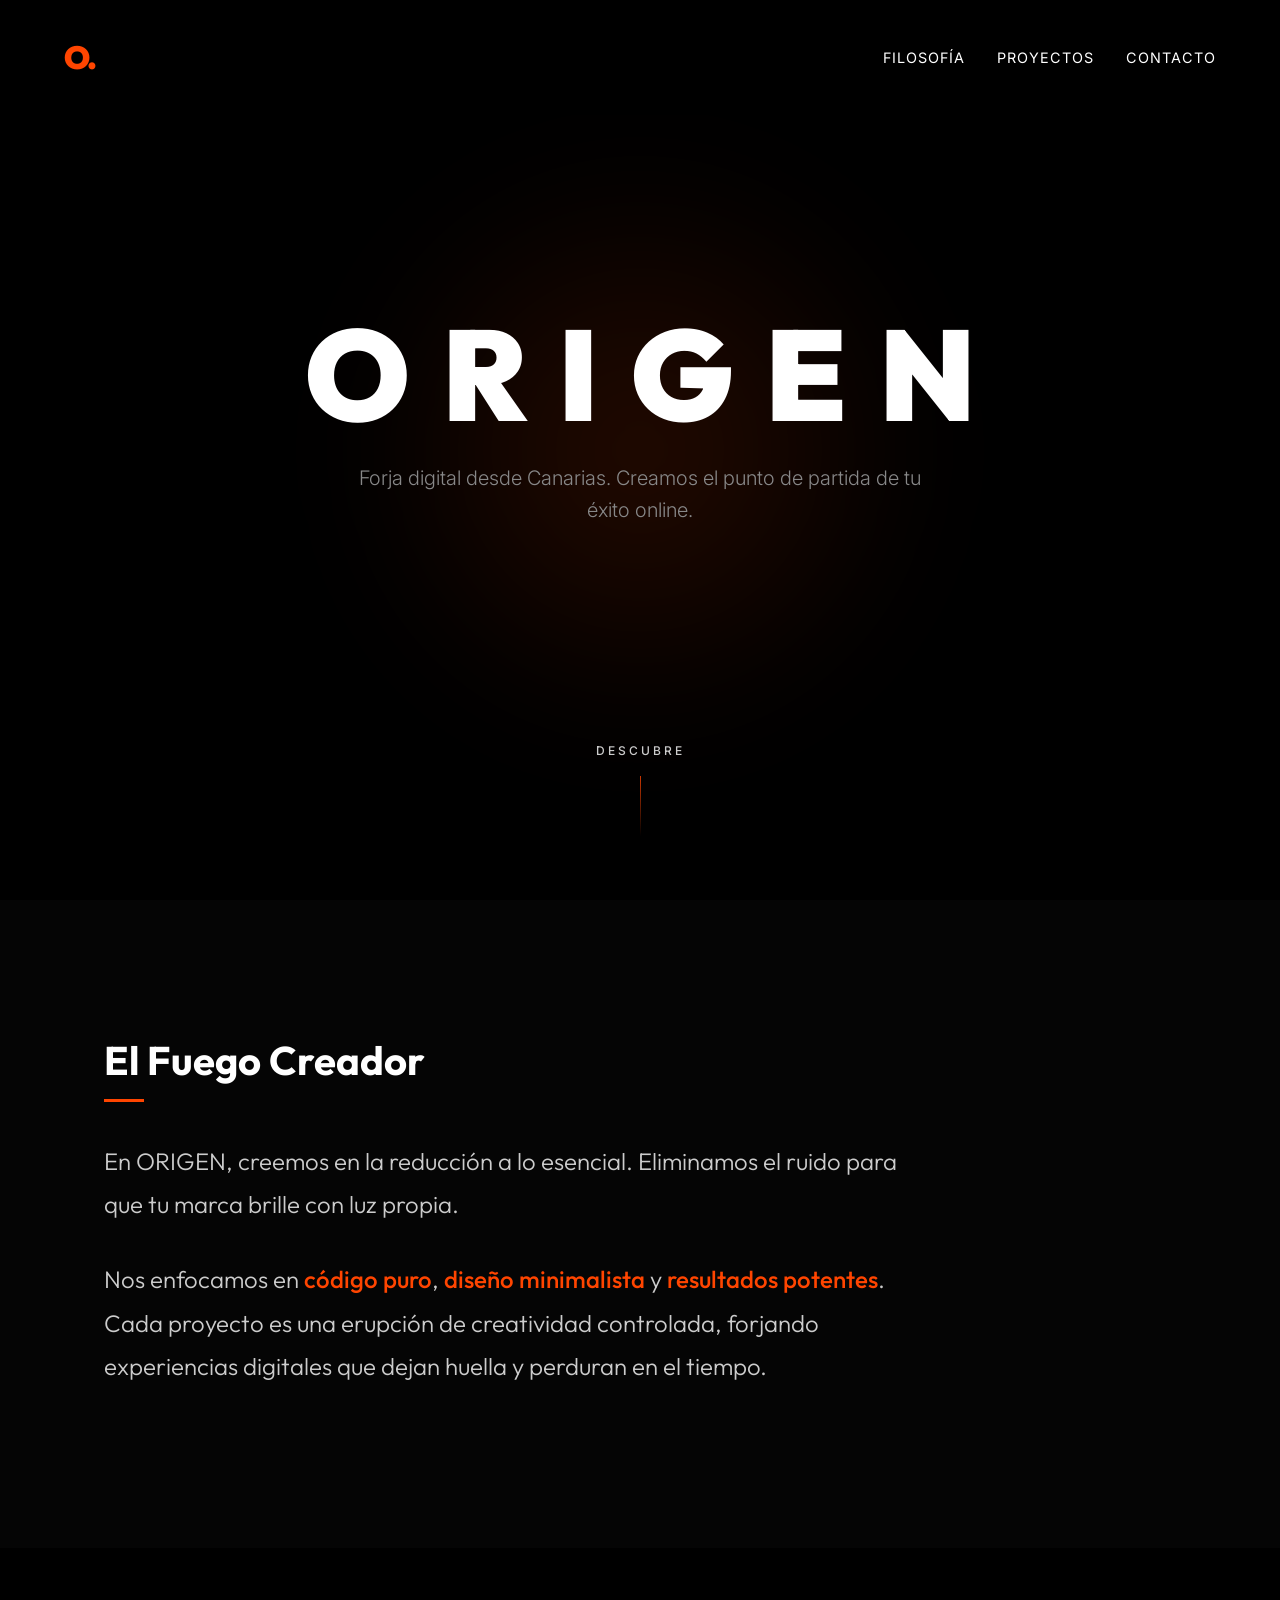
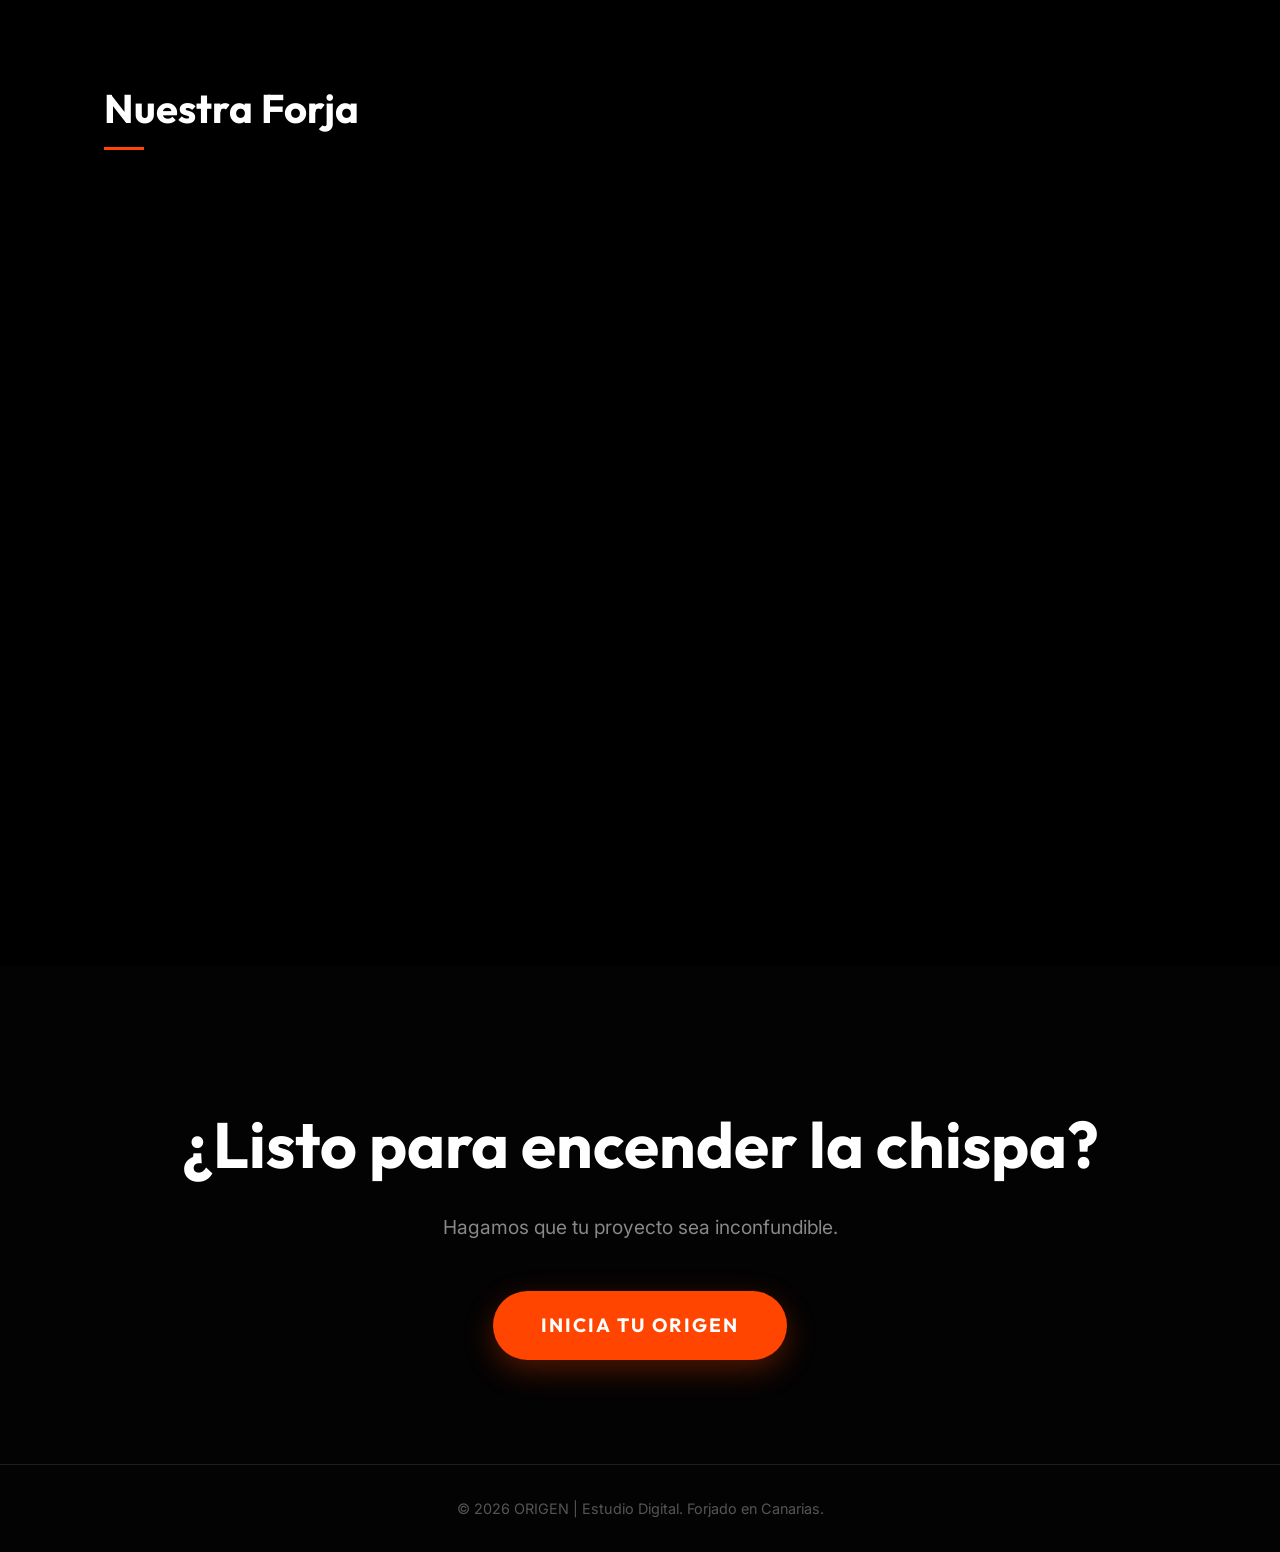
==== index.html @ 4b706503 "up" ====
<!DOCTYPE html>
<html lang="es">

<head>
    <meta charset="UTF-8">
    <meta name="viewport" content="width=device-width, initial-scale=1.0">
    <title>ORIGEN | Estudio Digital</title>
    <link rel="preconnect" href="https://fonts.googleapis.com">
    <link rel="preconnect" href="https://fonts.gstatic.com" crossorigin>
    <link
        href="https://fonts.googleapis.com/css2?family=Outfit:wght@300;400;700;900&family=Inter:wght@300;400;500&display=swap"
        rel="stylesheet">
    <link rel="stylesheet" href="style.css">
</head>

<body>
    <nav class="navbar">
        <div class="logo">O.</div>
        <div class="nav-links">
            <a href="#filosofia">Filosofía</a>
            <a href="#proyectos">Proyectos</a>
            <a href="#contacto">Contacto</a>
        </div>
    </nav>

    <main>
        <section class="hero">
            <div class="hero-content">
                <h1 class="hero-title">ORIGEN</h1>
                <p class="hero-subtitle">Forja digital desde Canarias. Creamos el punto de partida de tu éxito online.
                </p>
            </div>

            <a href="#filosofia" class="scroll-indicator">
                <span>DESCUBRE</span>
                <div class="line"></div>
            </a>

            <div class="glow lava-glow"></div>
        </section>

        <section id="filosofia" class="philosophy">
            <div class="container">
                <h2 class="section-title">El Fuego Creador</h2>
                <div class="philosophy-text">
                    <p>En ORIGEN, creemos en la reducción a lo esencial. Eliminamos el ruido para que tu marca brille
                        con luz propia.</p>
                    <p>Nos enfocamos en <strong>código puro</strong>, <strong>diseño minimalista</strong> y
                        <strong>resultados potentes</strong>. Cada proyecto es una erupción de creatividad controlada,
                        forjando experiencias digitales que dejan huella y perduran en el tiempo.
                    </p>
                </div>
            </div>
        </section>

        <section id="proyectos" class="projects">
            <div class="container">
                <h2 class="section-title">Nuestra Forja</h2>
                <div class="projects-grid">
                    <a href="restaurant/index.html" class="project-card">
                        <div class="project-image"
                            style="background-image: url('https://images.unsplash.com/photo-1550966871-3ed3cdb5ed0c?auto=format&fit=crop&q=80&w=800');">
                            <div class="project-overlay">
                                <h3>La Brasa</h3>
                                <p>Alta Cocina</p>
                                <span class="view-btn">Ver Demo</span>
                            </div>
                        </div>
                    </a>
                    <a href="hotel/index.html" class="project-card">
                        <div class="project-image"
                            style="background-image: url('https://images.unsplash.com/photo-1582719508461-905c673771fd?auto=format&fit=crop&q=80&w=800');">
                            <div class="project-overlay">
                                <h3>Ceniza Boutique</h3>
                                <p>Hotel Exclusivo</p>
                                <span class="view-btn">Ver Demo</span>
                            </div>
                        </div>
                    </a>
                </div>
            </div>
        </section>
    </main>

    <footer id="contacto">
        <div class="container footer-content">
            <h2>¿Listo para encender la chispa?</h2>
            <p>Hagamos que tu proyecto sea inconfundible.</p>
            <a href="mailto:hola@origen.com" class="cta-button">Inicia tu origen</a>
        </div>
        <div class="footer-bottom">
            <p>&copy; 2026 ORIGEN | Estudio Digital. Forjado en Canarias.</p>
        </div>
    </footer>

    <script>
        // Simple scroll reveal animation
        const observerOptions = {
            threshold: 0.1,
            rootMargin: "0px 0px -50px 0px"
        };

        const observer = new IntersectionObserver((entries) => {
            entries.forEach(entry => {
                if (entry.isIntersecting) {
                    entry.target.classList.add('visible');
                }
            });
        }, observerOptions);

        document.querySelectorAll('section, .project-card').forEach(el => {
            el.classList.add('fade-in-up');
            observer.observe(el);
        });
    </script>
</body>

</html>
---- style.css ----
:root {
    --bg-color: #000000;
    --text-color: #ffffff;
    --text-muted: #888888;
    --accent-color: #FF4500;
    /* Orange Lava */
    --accent-glow: rgba(255, 69, 0, 0.3);

    --font-heading: 'Outfit', sans-serif;
    --font-body: 'Inter', sans-serif;
}

* {
    margin: 0;
    padding: 0;
    box-sizing: border-box;
}

html {
    scroll-behavior: smooth;
}

body {
    background-color: var(--bg-color);
    color: var(--text-color);
    font-family: var(--font-body);
    line-height: 1.6;
    overflow-x: hidden;
}

.container {
    max-width: 1200px;
    margin: 0 auto;
    padding: 0 5%;
}

h1,
h2,
h3,
h4 {
    font-family: var(--font-heading);
    font-weight: 700;
}

a {
    text-decoration: none;
    color: inherit;
}

/* Navbar */
.navbar {
    position: fixed;
    top: 0;
    width: 100%;
    padding: 2rem 5%;
    display: flex;
    justify-content: space-between;
    align-items: center;
    z-index: 100;
    background: linear-gradient(to bottom, rgba(0, 0, 0, 0.8), transparent);
    backdrop-filter: blur(5px);
}

.logo {
    font-family: var(--font-heading);
    font-size: 2rem;
    font-weight: 900;
    color: var(--accent-color);
    letter-spacing: -2px;
}

.nav-links {
    display: flex;
    gap: 2rem;
}

.nav-links a {
    font-size: 0.9rem;
    text-transform: uppercase;
    letter-spacing: 1px;
    position: relative;
    transition: color 0.3s ease;
}

.nav-links a:hover {
    color: var(--accent-color);
}

.nav-links a::after {
    content: '';
    position: absolute;
    bottom: -5px;
    left: 0;
    width: 0%;
    height: 1px;
    background-color: var(--accent-color);
    transition: width 0.3s ease;
}

.nav-links a:hover::after {
    width: 100%;
}

/* Hero Section */
.hero {
    min-height: 100vh;
    display: flex;
    flex-direction: column;
    align-items: center;
    justify-content: center;
    position: relative;
    text-align: center;
    overflow: hidden;
    padding: 6rem 1rem 4rem;
    /* Padding for header and footer spacing */
}

.hero-content {
    position: relative;
    z-index: 10;
    max-width: 800px;
    display: flex;
    flex-direction: column;
    align-items: center;
    gap: 1.5rem;
    margin: auto 0;
}

.hero-title {
    font-size: clamp(3rem, 12vw, 8rem);
    font-weight: 900;
    letter-spacing: clamp(0.5rem, 4vw, 2rem);
    margin-right: calc(-1 * clamp(0.5rem, 4vw, 2rem));
    /* Compensate for last letter spacing */
    margin-bottom: 0;
    animation: fadeInUp 1.5s cubic-bezier(0.2, 0.8, 0.2, 1);
    line-height: 1;
    word-break: break-word;
    /* Allows long text to gracefully wrap on extremely small screens if it absolutely must */
}

.hero-subtitle {
    font-size: clamp(1rem, 2.5vw, 1.25rem);
    color: var(--text-muted);
    font-weight: 300;
    max-width: 600px;
    margin: 0 auto;
    animation: fadeInUp 1.5s cubic-bezier(0.2, 0.8, 0.2, 1) 0.3s backwards;
    line-height: 1.6;
}

.glow {
    position: absolute;
    width: 600px;
    height: 600px;
    background: radial-gradient(circle, var(--accent-glow) 0%, transparent 70%);
    top: 50%;
    left: 50%;
    transform: translate(-50%, -50%);
    border-radius: 50%;
    filter: blur(60px);
    z-index: 1;
    opacity: 0.5;
    animation: pulse 8s infinite alternate;
}

.scroll-indicator {
    position: relative;
    display: flex;
    flex-direction: column;
    align-items: center;
    gap: 1rem;
    opacity: 0.8;
    animation: fadeInUp 1.5s ease 1s backwards;
    z-index: 10;
    transition: opacity 0.3s ease;
    cursor: pointer;
}

.scroll-indicator:hover {
    opacity: 1;
}

.scroll-indicator span {
    font-size: 0.75rem;
    letter-spacing: 3px;
    text-transform: uppercase;
    font-weight: 500;
}

.scroll-indicator .line {
    width: 1px;
    height: 60px;
    background: linear-gradient(to bottom, var(--accent-color), transparent);
}

/* Sections */
.section-title {
    font-size: 2.5rem;
    margin-bottom: 3rem;
    position: relative;
    display: inline-block;
}

.section-title::after {
    content: '';
    position: absolute;
    bottom: -10px;
    left: 0;
    width: 40px;
    height: 3px;
    background-color: var(--accent-color);
}

.philosophy {
    padding: 8rem 0;
    background-color: #050505;
}

.philosophy-text {
    max-width: 800px;
    font-size: 1.5rem;
    font-family: var(--font-heading);
    font-weight: 300;
    line-height: 1.8;
}

.philosophy-text p {
    margin-bottom: 2rem;
    color: #cccccc;
}

.philosophy-text strong {
    color: var(--accent-color);
    font-weight: 500;
}

/* Projects */
.projects {
    padding: 8rem 0;
}

.projects-grid {
    display: grid;
    grid-template-columns: repeat(auto-fit, minmax(280px, 1fr));
    gap: 2rem;
}

.project-card {
    display: block;
    border-radius: 4px;
    overflow: hidden;
    position: relative;
    aspect-ratio: 4/5;
}

.project-image {
    width: 100%;
    height: 100%;
    background-size: cover;
    background-position: center;
    transition: transform 0.7s cubic-bezier(0.2, 0.8, 0.2, 1);
}

.project-overlay {
    position: absolute;
    inset: 0;
    background: linear-gradient(to top, rgba(0, 0, 0, 0.9), rgba(0, 0, 0, 0.2) 60%);
    padding: 2rem;
    display: flex;
    flex-direction: column;
    justify-content: flex-end;
    opacity: 0;
    transition: opacity 0.5s ease;
}

.project-card:hover .project-image {
    transform: scale(1.05);
}

.project-card:hover .project-overlay {
    opacity: 1;
}

.project-overlay h3 {
    font-size: 2rem;
    margin-bottom: 0.5rem;
    transform: translateY(20px);
    transition: transform 0.5s ease;
}

.project-overlay p {
    color: var(--accent-color);
    text-transform: uppercase;
    letter-spacing: 2px;
    font-size: 0.8rem;
    margin-bottom: 1.5rem;
    transform: translateY(20px);
    transition: transform 0.5s ease 0.1s;
}

.view-btn {
    align-self: flex-start;
    padding: 0.5rem 1.5rem;
    border: 1px solid var(--text-color);
    border-radius: 30px;
    font-size: 0.8rem;
    text-transform: uppercase;
    letter-spacing: 1px;
    transition: all 0.3s ease;
    transform: translateY(20px);
    opacity: 0;
}

.project-card:hover .project-overlay h3,
.project-card:hover .project-overlay p,
.project-card:hover .view-btn {
    transform: translateY(0);
}

.project-card:hover .view-btn {
    opacity: 1;
    transition-delay: 0.2s;
}

.view-btn:hover {
    background-color: var(--text-color);
    color: var(--bg-color);
}

/* Footer / Contact */
footer {
    padding: 8rem 0 2rem;
    background-color: #030303;
    text-align: center;
    position: relative;
    overflow: hidden;
}

.footer-content {
    position: relative;
    z-index: 10;
    margin-bottom: 6rem;
}

.footer-content h2 {
    font-size: clamp(2rem, 5vw, 4rem);
    margin-bottom: 1rem;
}

.footer-content p {
    color: var(--text-muted);
    font-size: 1.2rem;
    margin-bottom: 3rem;
}

.cta-button {
    display: inline-block;
    padding: 1.2rem 3rem;
    background-color: var(--accent-color);
    color: #fff;
    font-family: var(--font-heading);
    font-weight: 700;
    font-size: 1.2rem;
    text-transform: uppercase;
    letter-spacing: 2px;
    border-radius: 50px;
    position: relative;
    overflow: hidden;
    transition: transform 0.3s ease, box-shadow 0.3s ease;
    box-shadow: 0 10px 30px rgba(255, 69, 0, 0.3);
}

.cta-button::before {
    content: '';
    position: absolute;
    top: 0;
    left: -100%;
    width: 100%;
    height: 100%;
    background: linear-gradient(90deg, transparent, rgba(255, 255, 255, 0.2), transparent);
    transition: left 0.5s ease;
}

.cta-button:hover {
    transform: translateY(-5px);
    box-shadow: 0 15px 40px rgba(255, 69, 0, 0.5);
}

.cta-button:hover::before {
    left: 100%;
}

.footer-bottom {
    border-top: 1px solid rgba(255, 255, 255, 0.1);
    padding-top: 2rem;
    color: #555;
    font-size: 0.9rem;
}

/* Utility / Animations */
.fade-in-up {
    opacity: 0;
    transform: translateY(30px);
    transition: opacity 1s ease, transform 1s cubic-bezier(0.2, 0.8, 0.2, 1);
}

.fade-in-up.visible {
    opacity: 1;
    transform: translateY(0);
}

@keyframes fadeInUp {
    from {
        opacity: 0;
        transform: translateY(30px);
    }

    to {
        opacity: 1;
        transform: translateY(0);
    }
}

@keyframes pulse {
    0% {
        transform: translate(-50%, -50%) scale(1);
        opacity: 0.3;
    }

    100% {
        transform: translate(-50%, -50%) scale(1.2);
        opacity: 0.6;
    }
}

@media (max-width: 768px) {
    .nav-links {
        display: none;
        /* Simplification for mobile, could add a hamburger menu */
    }

    .philosophy-text {
        font-size: 1.2rem;
    }
}
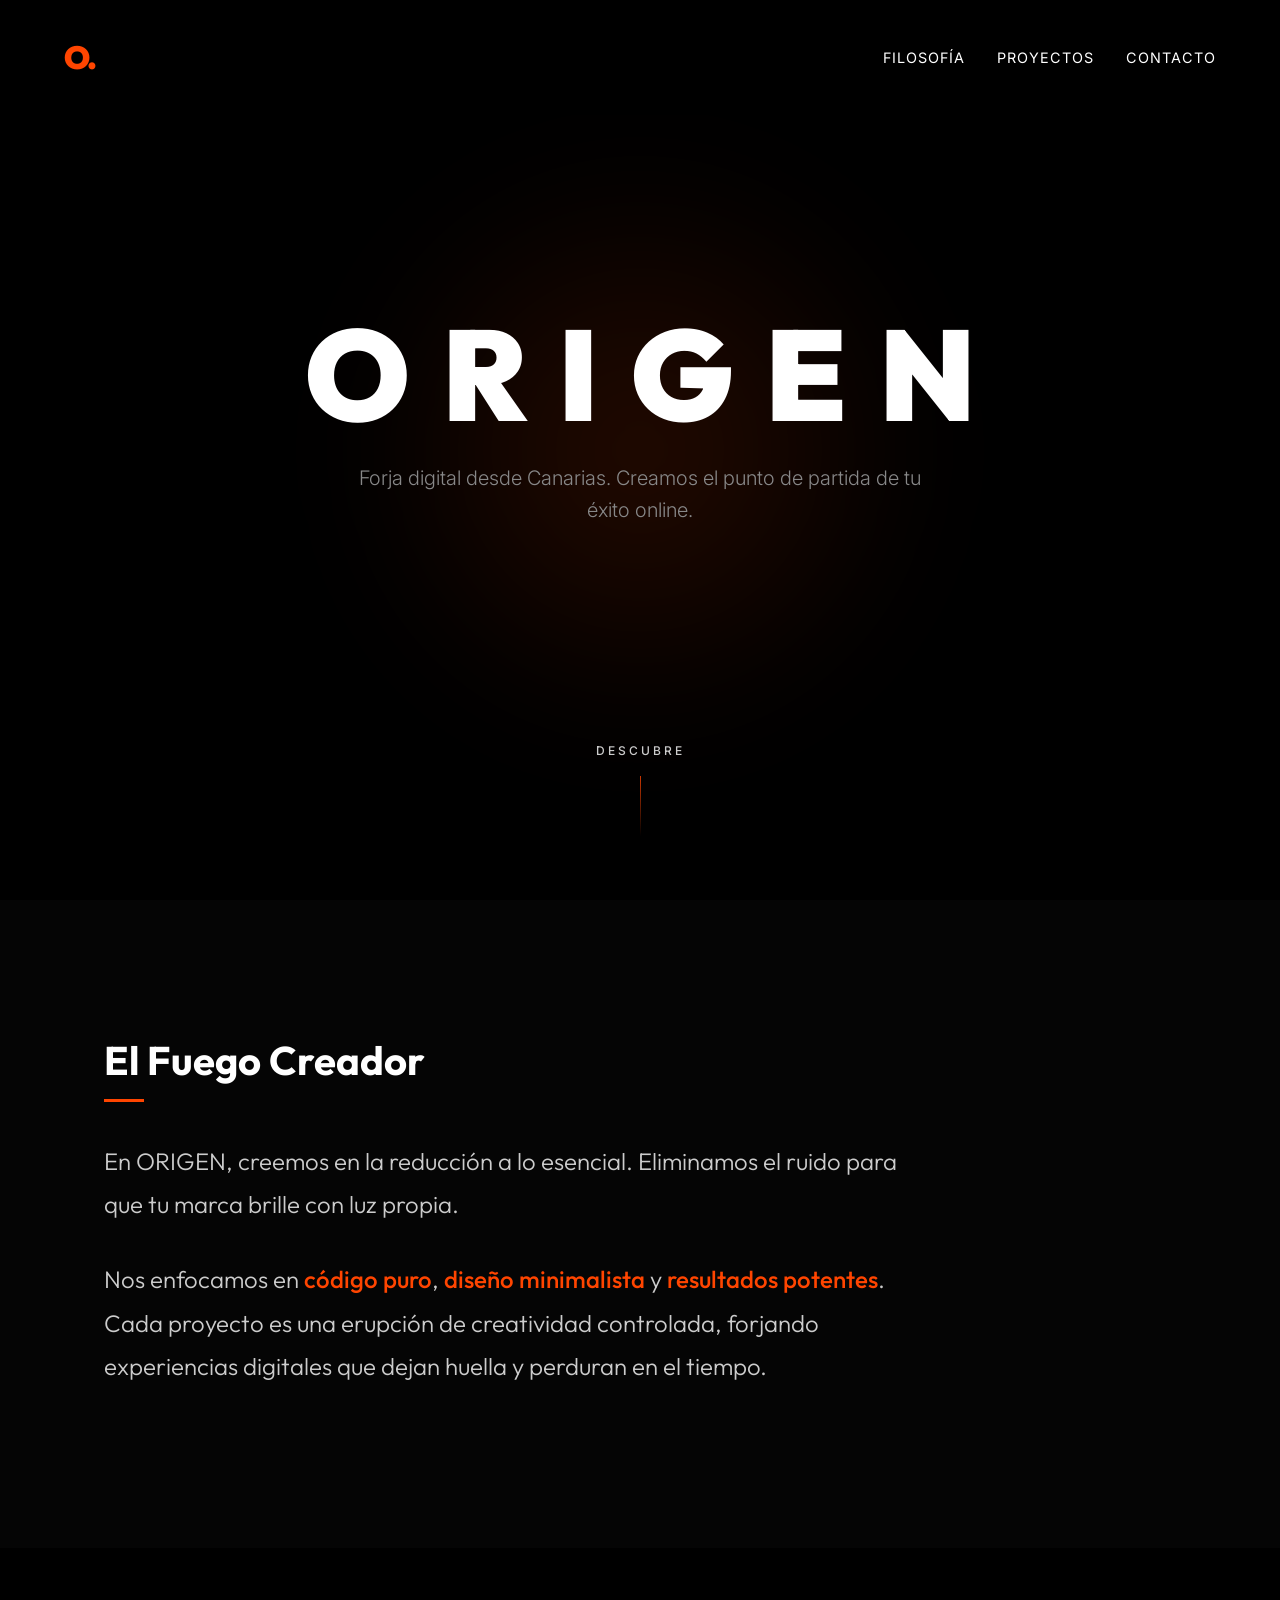
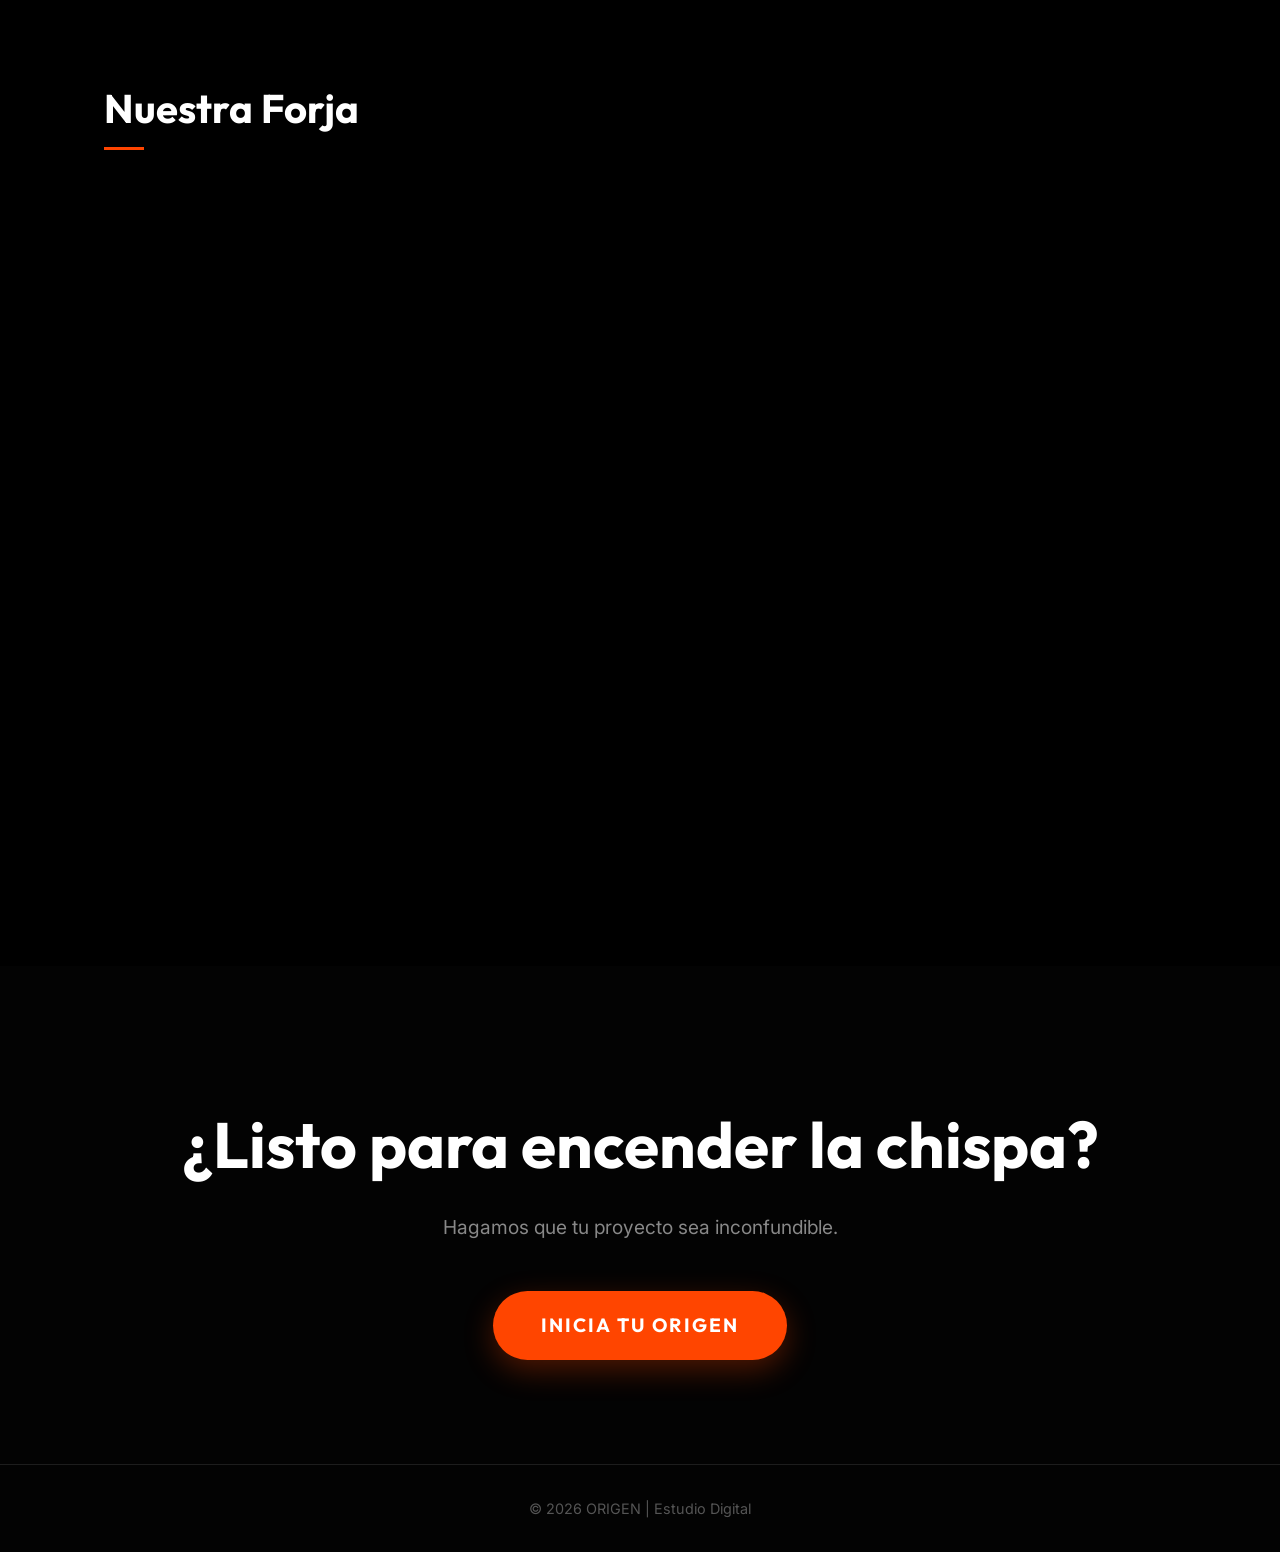
==== commit ae9398c1: "UP" ====
--- a/index.html
+++ b/index.html
@@ -57,22 +57,22 @@
             <div class="container">
                 <h2 class="section-title">Nuestra Forja</h2>
                 <div class="projects-grid">
-                    <a href="restaurant/index.html" class="project-card">
+                    <a href="restaurante/index3.html" class="project-card">
                         <div class="project-image"
-                            style="background-image: url('https://images.unsplash.com/photo-1550966871-3ed3cdb5ed0c?auto=format&fit=crop&q=80&w=800');">
+                            style="background-image: url('https://lh3.googleusercontent.com/p/AF1QipM7btNPGxeBFzsAdJ_LHXLvW9jo0lPb-8D5kSZ5');">
                             <div class="project-overlay">
-                                <h3>La Brasa</h3>
-                                <p>Alta Cocina</p>
+                                <h3>La Panacota</h3>
+                                <p>Restaurante & Horno de Leña</p>
                                 <span class="view-btn">Ver Demo</span>
                             </div>
                         </div>
                     </a>
-                    <a href="hotel/index.html" class="project-card">
+                    <a href="hotel/index2.html" class="project-card">
                         <div class="project-image"
-                            style="background-image: url('https://images.unsplash.com/photo-1582719508461-905c673771fd?auto=format&fit=crop&q=80&w=800');">
+                            style="background-image: url('https://cf.bstatic.com/xdata/images/hotel/max1024x768/346887464.jpg?k=865a97306cbb9eca39c3e379d814ddc2490e2178c42caf3af0ca3cdf832cc989&o=');">
                             <div class="project-overlay">
-                                <h3>Ceniza Boutique</h3>
-                                <p>Hotel Exclusivo</p>
+                                <h3>Gloria Palace San Agustín</h3>
+                                <p>Thalasso & Hotel 4★</p>
                                 <span class="view-btn">Ver Demo</span>
                             </div>
                         </div>
@@ -89,7 +89,7 @@
             <a href="mailto:hola@origen.com" class="cta-button">Inicia tu origen</a>
         </div>
         <div class="footer-bottom">
-            <p>&copy; 2026 ORIGEN | Estudio Digital. Forjado en Canarias.</p>
+            <p>&copy; 2026 ORIGEN | Estudio Digital</p>
         </div>
     </footer>
 
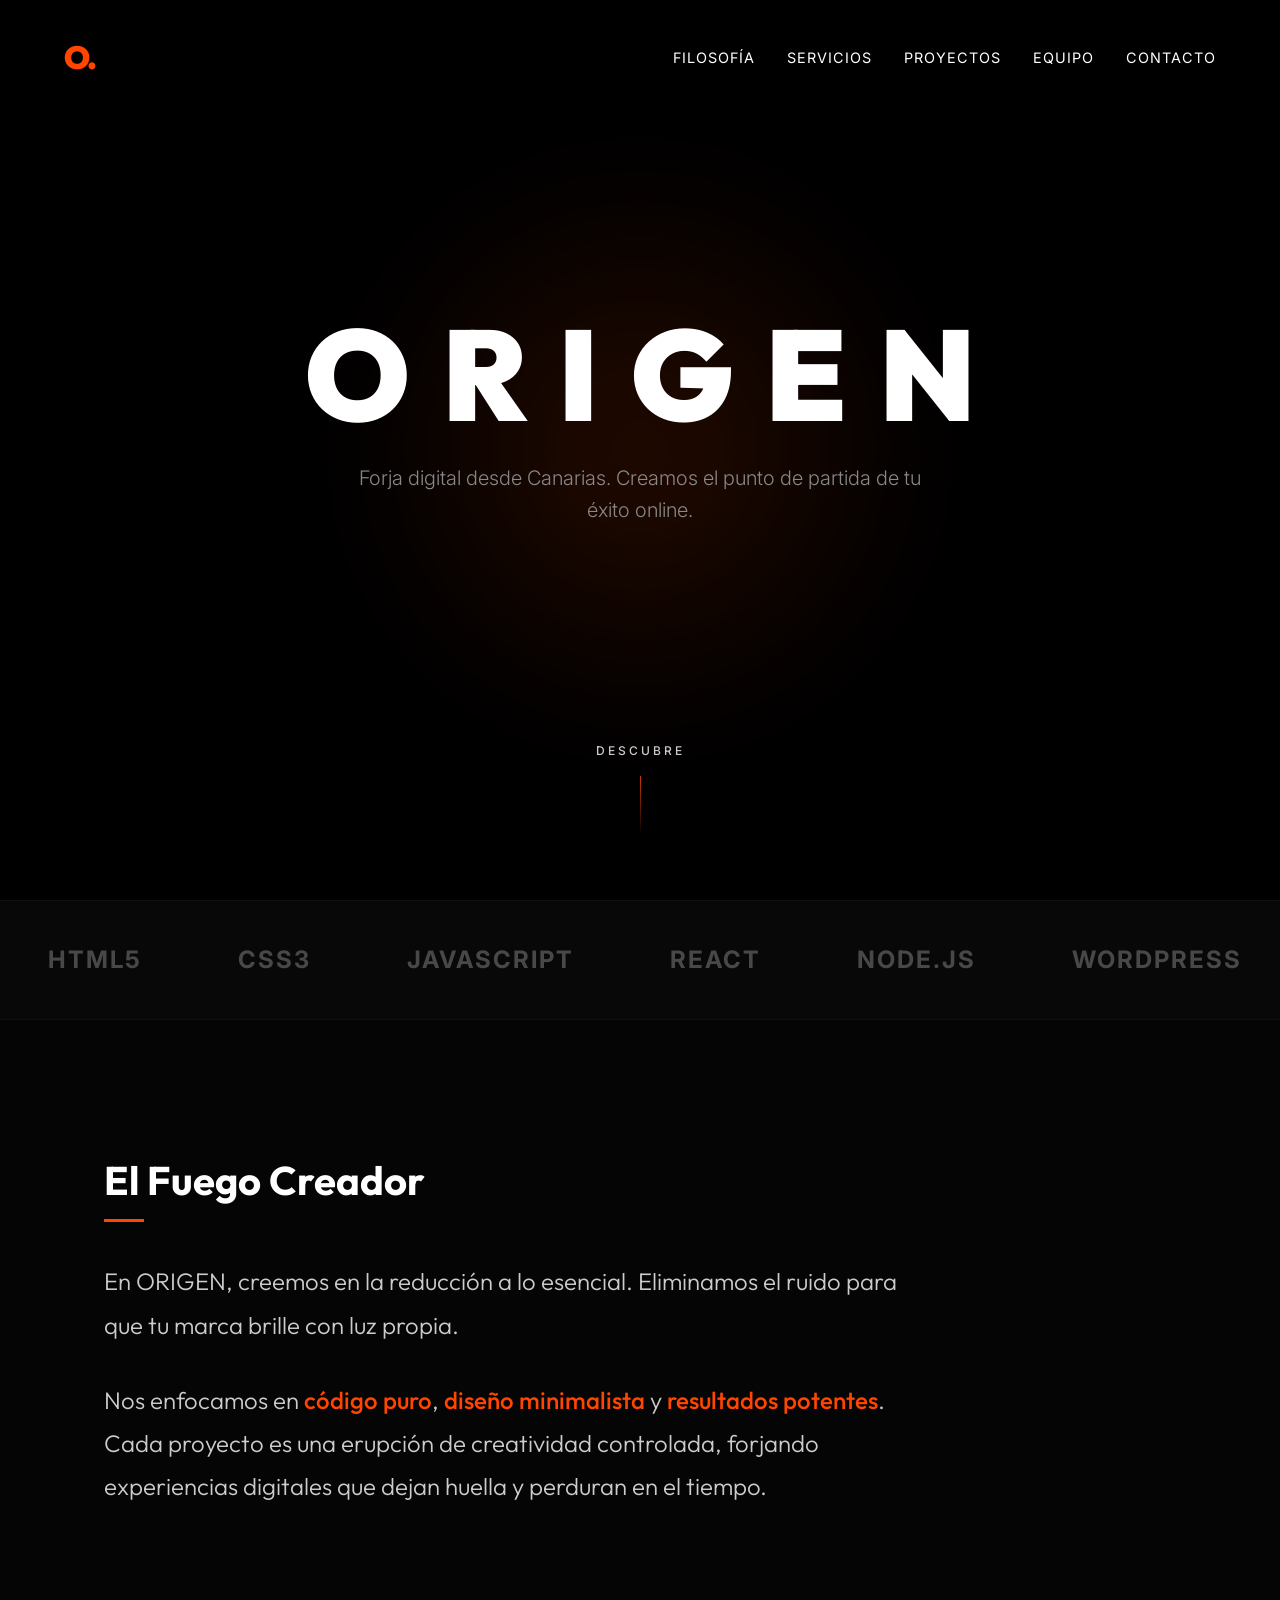
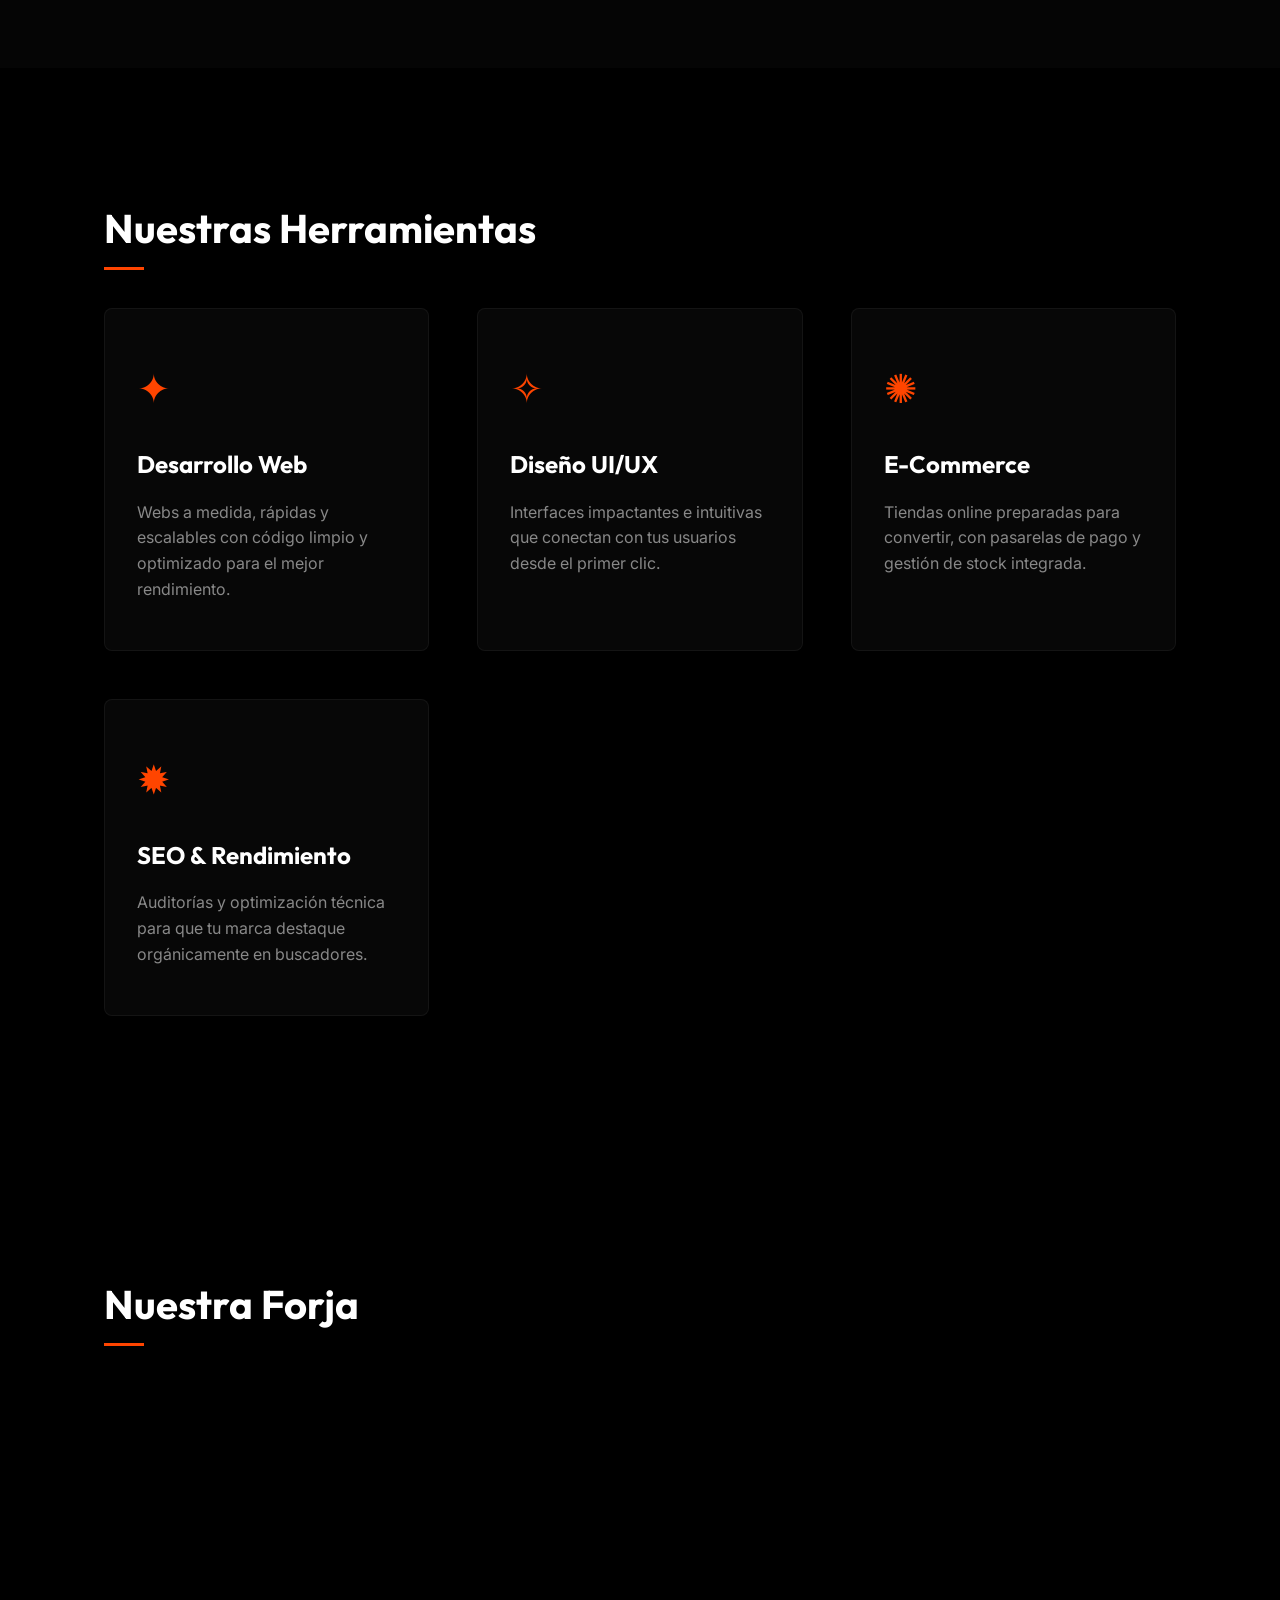
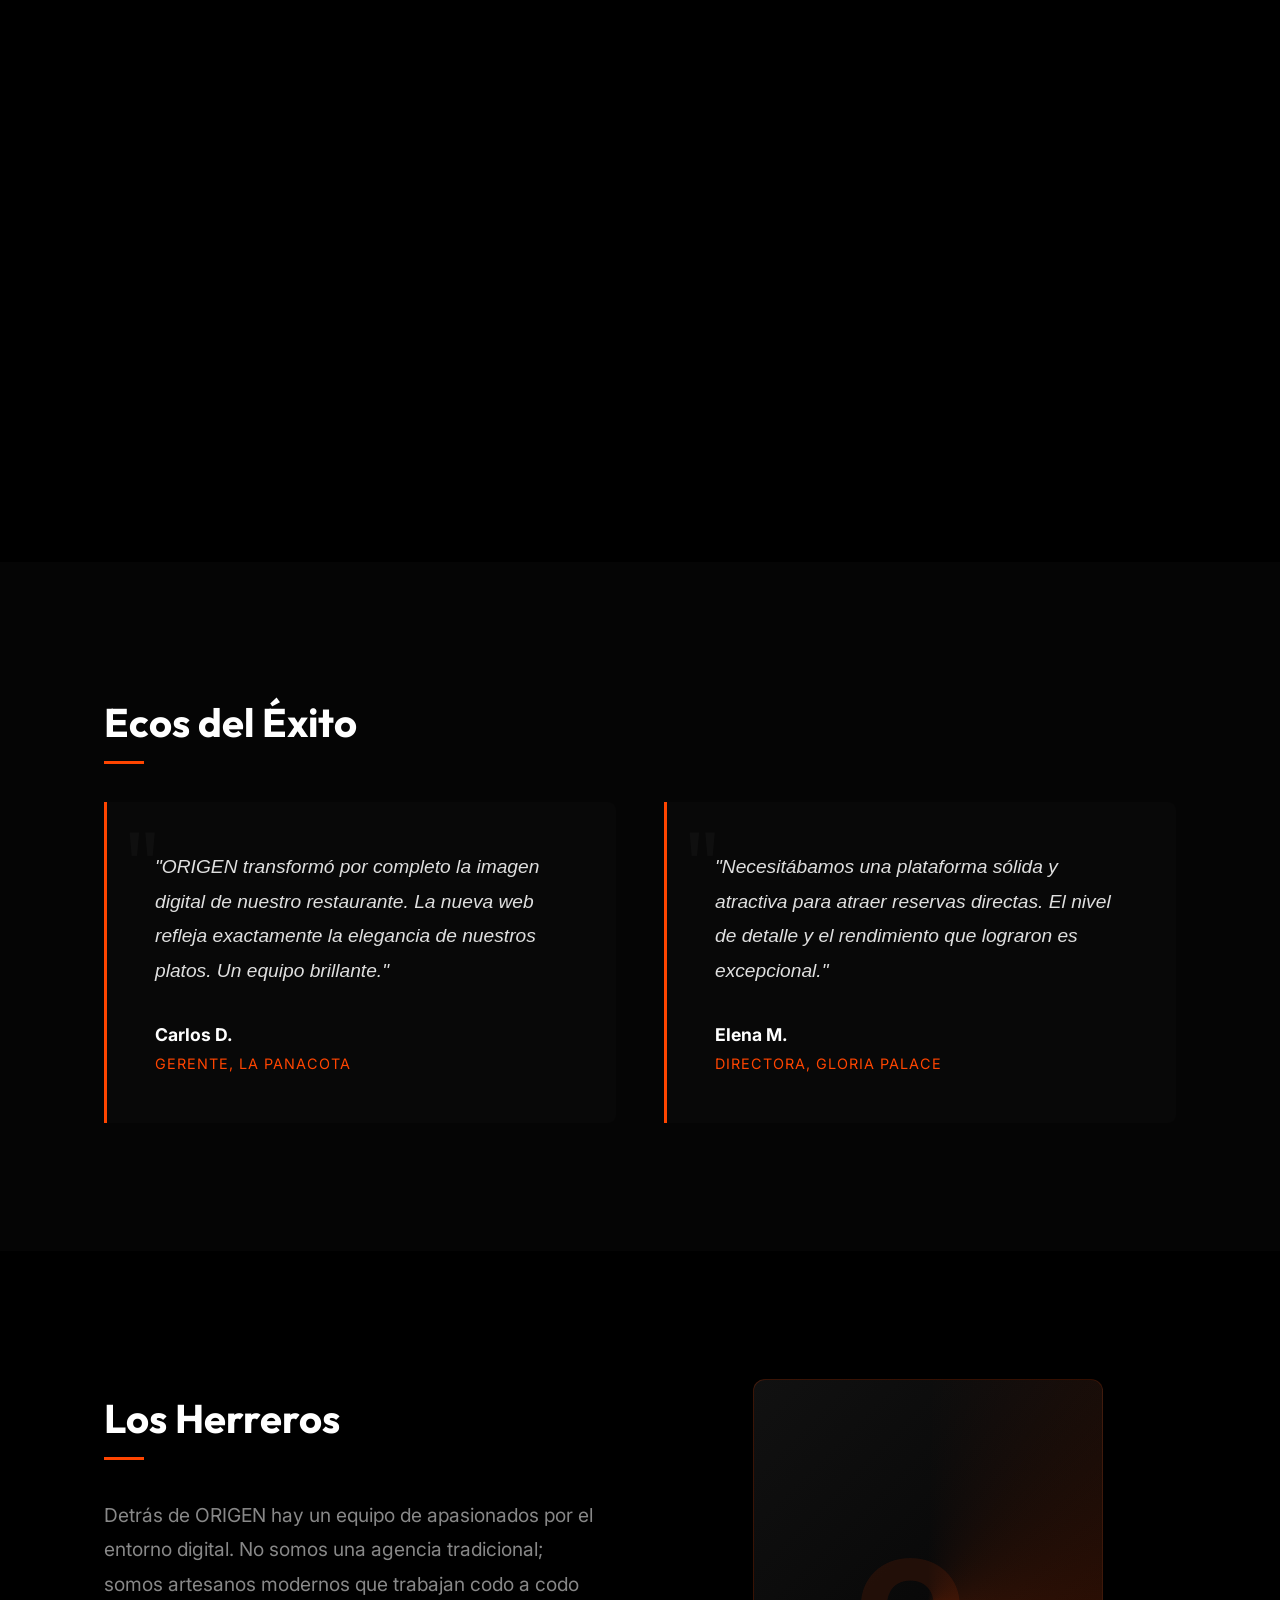
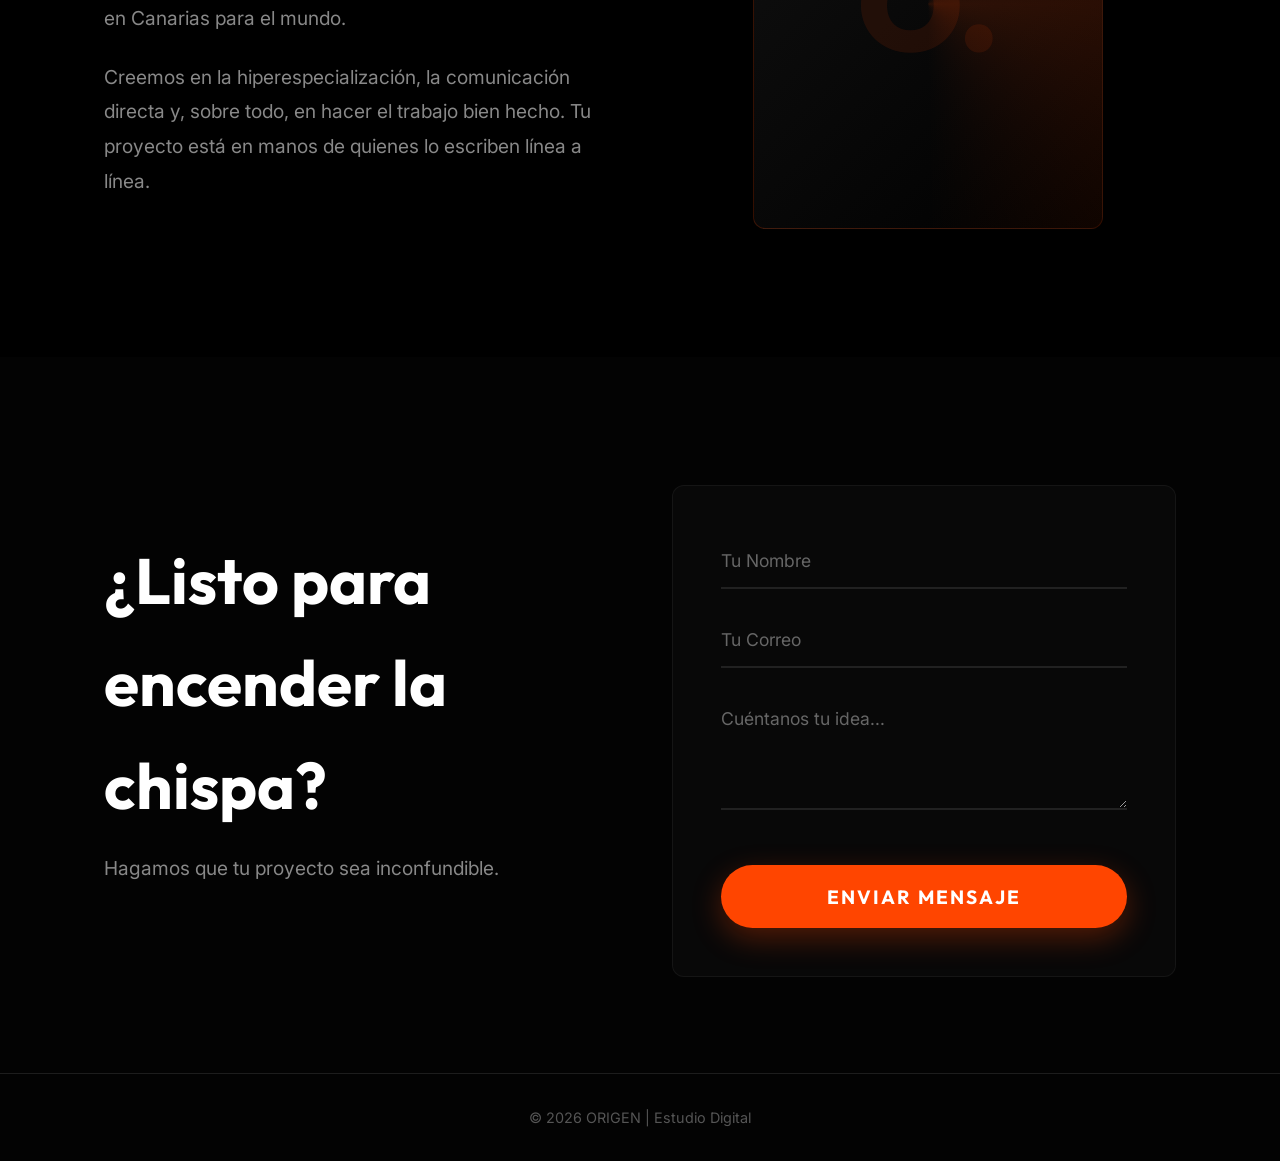
==== commit 0f54dcf8: "up" ====
--- a/index.html
+++ b/index.html
@@ -18,7 +18,9 @@
         <div class="logo">O.</div>
         <div class="nav-links">
             <a href="#filosofia">Filosofía</a>
+            <a href="#servicios">Servicios</a>
             <a href="#proyectos">Proyectos</a>
+            <a href="#equipo">Equipo</a>
             <a href="#contacto">Contacto</a>
         </div>
     </nav>
@@ -38,6 +40,16 @@
 
             <div class="glow lava-glow"></div>
         </section>
+
+        <div class="tech-stack-wrapper">
+            <div class="tech-stack">
+                <div class="tech-track">
+                    <span>HTML5</span><span>CSS3</span><span>JavaScript</span><span>React</span><span>Node.js</span><span>WordPress</span><span>Figma</span>
+                    <span>HTML5</span><span>CSS3</span><span>JavaScript</span><span>React</span><span>Node.js</span><span>WordPress</span><span>Figma</span>
+                    <span>HTML5</span><span>CSS3</span><span>JavaScript</span><span>React</span><span>Node.js</span><span>WordPress</span><span>Figma</span>
+                </div>
+            </div>
+        </div>
 
         <section id="filosofia" class="philosophy">
             <div class="container">
@@ -49,6 +61,36 @@
                         <strong>resultados potentes</strong>. Cada proyecto es una erupción de creatividad controlada,
                         forjando experiencias digitales que dejan huella y perduran en el tiempo.
                     </p>
+                </div>
+            </div>
+        </section>
+
+        <section id="servicios" class="services">
+            <div class="container">
+                <h2 class="section-title">Nuestras Herramientas</h2>
+                <div class="services-grid">
+                    <div class="service-card">
+                        <div class="service-icon">✦</div>
+                        <h3>Desarrollo Web</h3>
+                        <p>Webs a medida, rápidas y escalables con código limpio y optimizado para el mejor rendimiento.
+                        </p>
+                    </div>
+                    <div class="service-card">
+                        <div class="service-icon">✧</div>
+                        <h3>Diseño UI/UX</h3>
+                        <p>Interfaces impactantes e intuitivas que conectan con tus usuarios desde el primer clic.</p>
+                    </div>
+                    <div class="service-card">
+                        <div class="service-icon">✺</div>
+                        <h3>E-Commerce</h3>
+                        <p>Tiendas online preparadas para convertir, con pasarelas de pago y gestión de stock integrada.
+                        </p>
+                    </div>
+                    <div class="service-card">
+                        <div class="service-icon">✹</div>
+                        <h3>SEO & Rendimiento</h3>
+                        <p>Auditorías y optimización técnica para que tu marca destaque orgánicamente en buscadores.</p>
+                    </div>
                 </div>
             </div>
         </section>
@@ -80,13 +122,74 @@
                 </div>
             </div>
         </section>
+
+        <section class="testimonials">
+            <div class="container">
+                <h2 class="section-title">Ecos del Éxito</h2>
+                <div class="testimonial-slider">
+                    <div class="testimonial-card">
+                        <p class="testimonial-text">"ORIGEN transformó por completo la imagen digital de nuestro
+                            restaurante. La nueva web refleja exactamente la elegancia de nuestros platos. Un equipo
+                            brillante."</p>
+                        <div class="testimonial-author">
+                            <span class="author-name">Carlos D.</span>
+                            <span class="author-role">Gerente, La Panacota</span>
+                        </div>
+                    </div>
+                    <div class="testimonial-card">
+                        <p class="testimonial-text">"Necesitábamos una plataforma sólida y atractiva para atraer
+                            reservas directas. El nivel de detalle y el rendimiento que lograron es excepcional."</p>
+                        <div class="testimonial-author">
+                            <span class="author-name">Elena M.</span>
+                            <span class="author-role">Directora, Gloria Palace</span>
+                        </div>
+                    </div>
+                </div>
+            </div>
+        </section>
+
+        <section id="equipo" class="about">
+            <div class="container">
+                <div class="about-content">
+                    <div class="about-text">
+                        <h2 class="section-title">Los Herreros</h2>
+                        <p>Detrás de ORIGEN hay un equipo de apasionados por el entorno digital. No somos una agencia
+                            tradicional; somos artesanos modernos que trabajan codo a codo en Canarias para el mundo.
+                        </p>
+                        <p>Creemos en la hiperespecialización, la comunicación directa y, sobre todo, en hacer el
+                            trabajo bien hecho. Tu proyecto está en manos de quienes lo escriben línea a línea.</p>
+                    </div>
+                    <div class="about-image">
+                        <div class="avatar-placeholder"></div>
+                    </div>
+                </div>
+            </div>
+        </section>
     </main>
 
     <footer id="contacto">
         <div class="container footer-content">
-            <h2>¿Listo para encender la chispa?</h2>
-            <p>Hagamos que tu proyecto sea inconfundible.</p>
-            <a href="mailto:hola@origen.com" class="cta-button">Inicia tu origen</a>
+            <div class="contact-grid">
+                <div class="contact-info">
+                    <h2>¿Listo para encender la chispa?</h2>
+                    <p>Hagamos que tu proyecto sea inconfundible.</p>
+                </div>
+                <div class="contact-form-wrapper">
+                    <form class="contact-form" action="mailto:martinhr1303@gmail.com" method="POST"
+                        enctype="text/plain">
+                        <div class="form-group">
+                            <input type="text" name="Nombre" placeholder="Tu Nombre" required>
+                        </div>
+                        <div class="form-group">
+                            <input type="email" name="Correo" placeholder="Tu Correo" required>
+                        </div>
+                        <div class="form-group">
+                            <textarea name="Mensaje" placeholder="Cuéntanos tu idea..." rows="4" required></textarea>
+                        </div>
+                        <button type="submit" class="cta-button form-submit">Enviar Mensaje</button>
+                    </form>
+                </div>
+            </div>
         </div>
         <div class="footer-bottom">
             <p>&copy; 2026 ORIGEN | Estudio Digital</p>
--- a/style.css
+++ b/style.css
@@ -398,6 +398,279 @@
     font-size: 0.9rem;
 }
 
+/* Tech Stack */
+.tech-stack-wrapper {
+    width: 100%;
+    overflow: hidden;
+    padding: 2.5rem 0;
+    background: #080808;
+    border-top: 1px solid rgba(255, 255, 255, 0.03);
+    border-bottom: 1px solid rgba(255, 255, 255, 0.03);
+}
+
+.tech-stack {
+    width: 100%;
+    display: flex;
+}
+
+.tech-track {
+    display: flex;
+    white-space: nowrap;
+    animation: marquee 25s linear infinite;
+}
+
+.tech-track span {
+    font-size: 1.5rem;
+    font-weight: 700;
+    color: var(--text-muted);
+    margin: 0 3rem;
+    text-transform: uppercase;
+    letter-spacing: 2px;
+    transition: color 0.3s ease;
+    opacity: 0.5;
+}
+
+.tech-track span:hover {
+    color: var(--accent-color);
+    opacity: 1;
+}
+
+@keyframes marquee {
+    0% {
+        transform: translateX(0);
+    }
+
+    100% {
+        transform: translateX(-50%);
+    }
+}
+
+/* Services */
+.services {
+    padding: 8rem 0;
+    background-color: var(--bg-color);
+}
+
+.services-grid {
+    display: grid;
+    grid-template-columns: repeat(auto-fit, minmax(250px, 1fr));
+    gap: 3rem;
+}
+
+.service-card {
+    background: #070707;
+    padding: 3rem 2rem;
+    border: 1px solid rgba(255, 255, 255, 0.05);
+    border-radius: 8px;
+    transition: transform 0.3s ease, border-color 0.3s ease;
+}
+
+.service-card:hover {
+    transform: translateY(-10px);
+    border-color: rgba(255, 69, 0, 0.4);
+}
+
+.service-icon {
+    font-size: 2.5rem;
+    color: var(--accent-color);
+    margin-bottom: 1.5rem;
+}
+
+.service-card h3 {
+    font-size: 1.5rem;
+    margin-bottom: 1rem;
+}
+
+.service-card p {
+    color: var(--text-muted);
+    font-size: 1rem;
+    line-height: 1.6;
+}
+
+/* Testimonials */
+.testimonials {
+    padding: 8rem 0;
+    background-color: #050505;
+}
+
+.testimonial-slider {
+    display: grid;
+    grid-template-columns: repeat(auto-fit, minmax(300px, 1fr));
+    gap: 3rem;
+}
+
+.testimonial-card {
+    padding: 3rem;
+    background: #080808;
+    border-left: 3px solid var(--accent-color);
+    position: relative;
+    border-radius: 0 8px 8px 0;
+}
+
+.testimonial-card::before {
+    content: '"';
+    position: absolute;
+    top: 1rem;
+    left: 1rem;
+    font-size: 6rem;
+    font-family: var(--font-heading);
+    color: rgba(255, 255, 255, 0.03);
+    line-height: 1;
+}
+
+.testimonial-text {
+    font-size: 1.2rem;
+    font-style: italic;
+    color: #dfdfdf;
+    margin-bottom: 2rem;
+    position: relative;
+    z-index: 1;
+    line-height: 1.8;
+}
+
+.testimonial-author {
+    display: flex;
+    flex-direction: column;
+}
+
+.author-name {
+    font-weight: 700;
+    color: #fff;
+    font-size: 1.1rem;
+}
+
+.author-role {
+    font-size: 0.9rem;
+    color: var(--accent-color);
+    text-transform: uppercase;
+    letter-spacing: 1px;
+    margin-top: 0.2rem;
+}
+
+/* About Us */
+.about {
+    padding: 8rem 0;
+    background-color: var(--bg-color);
+}
+
+.about-content {
+    display: flex;
+    gap: 5rem;
+    align-items: center;
+}
+
+.about-text {
+    flex: 1;
+}
+
+.about-text p {
+    font-size: 1.2rem;
+    color: var(--text-muted);
+    margin-bottom: 1.5rem;
+    line-height: 1.8;
+}
+
+.about-image {
+    flex: 1;
+    display: flex;
+    justify-content: center;
+}
+
+.avatar-placeholder {
+    width: 350px;
+    height: 450px;
+    background: linear-gradient(135deg, #111, #000);
+    border: 1px solid rgba(255, 69, 0, 0.2);
+    border-radius: 12px;
+    position: relative;
+    overflow: hidden;
+    box-shadow: 0 20px 50px rgba(0, 0, 0, 0.5);
+}
+
+.avatar-placeholder::before {
+    content: 'O.';
+    position: absolute;
+    top: 50%;
+    left: 50%;
+    transform: translate(-50%, -50%);
+    font-family: var(--font-heading);
+    font-size: 8rem;
+    font-weight: 900;
+    color: rgba(255, 69, 0, 0.1);
+}
+
+.avatar-placeholder::after {
+    content: '';
+    position: absolute;
+    top: -50%;
+    left: -50%;
+    width: 200%;
+    height: 200%;
+    background: conic-gradient(from 0deg, transparent 0%, rgba(255, 69, 0, 0.15) 25%, transparent 50%);
+    animation: rotate 15s linear infinite;
+}
+
+/* Contact Grid */
+.contact-grid {
+    display: grid;
+    grid-template-columns: 1fr 1fr;
+    gap: 4rem;
+    text-align: left;
+    align-items: center;
+}
+
+.contact-details {
+    margin-top: 2rem;
+    font-size: 1.1rem;
+    color: #ccc;
+}
+
+.contact-details p {
+    margin-bottom: 0.5rem;
+}
+
+.contact-form {
+    display: flex;
+    flex-direction: column;
+    gap: 1.5rem;
+    background: #080808;
+    padding: 3rem;
+    border-radius: 12px;
+    border: 1px solid rgba(255, 255, 255, 0.05);
+}
+
+.form-group input,
+.form-group textarea {
+    width: 100%;
+    background: transparent;
+    border: none;
+    border-bottom: 2px solid rgba(255, 255, 255, 0.1);
+    padding: 1rem 0;
+    color: #fff;
+    font-family: var(--font-body);
+    font-size: 1.1rem;
+    transition: border-color 0.3s ease;
+}
+
+.form-group input::placeholder,
+.form-group textarea::placeholder {
+    color: #666;
+}
+
+.form-group input:focus,
+.form-group textarea:focus {
+    outline: none;
+    border-bottom-color: var(--accent-color);
+}
+
+.form-submit {
+    border: none;
+    cursor: pointer;
+    width: 100%;
+    text-align: center;
+    margin-top: 1.5rem;
+}
+
 /* Utility / Animations */
 .fade-in-up {
     opacity: 0;
@@ -434,6 +707,21 @@
     }
 }
 
+@media (max-width: 900px) {
+    .about-content {
+        flex-direction: column;
+    }
+
+    .contact-grid {
+        grid-template-columns: 1fr;
+        text-align: center;
+    }
+
+    .contact-details {
+        text-align: center;
+    }
+}
+
 @media (max-width: 768px) {
     .nav-links {
         display: none;
@@ -443,4 +731,13 @@
     .philosophy-text {
         font-size: 1.2rem;
     }
+
+    .section-title {
+        font-size: 2rem;
+    }
+
+    .avatar-placeholder {
+        width: 100%;
+        max-width: 350px;
+    }
 }
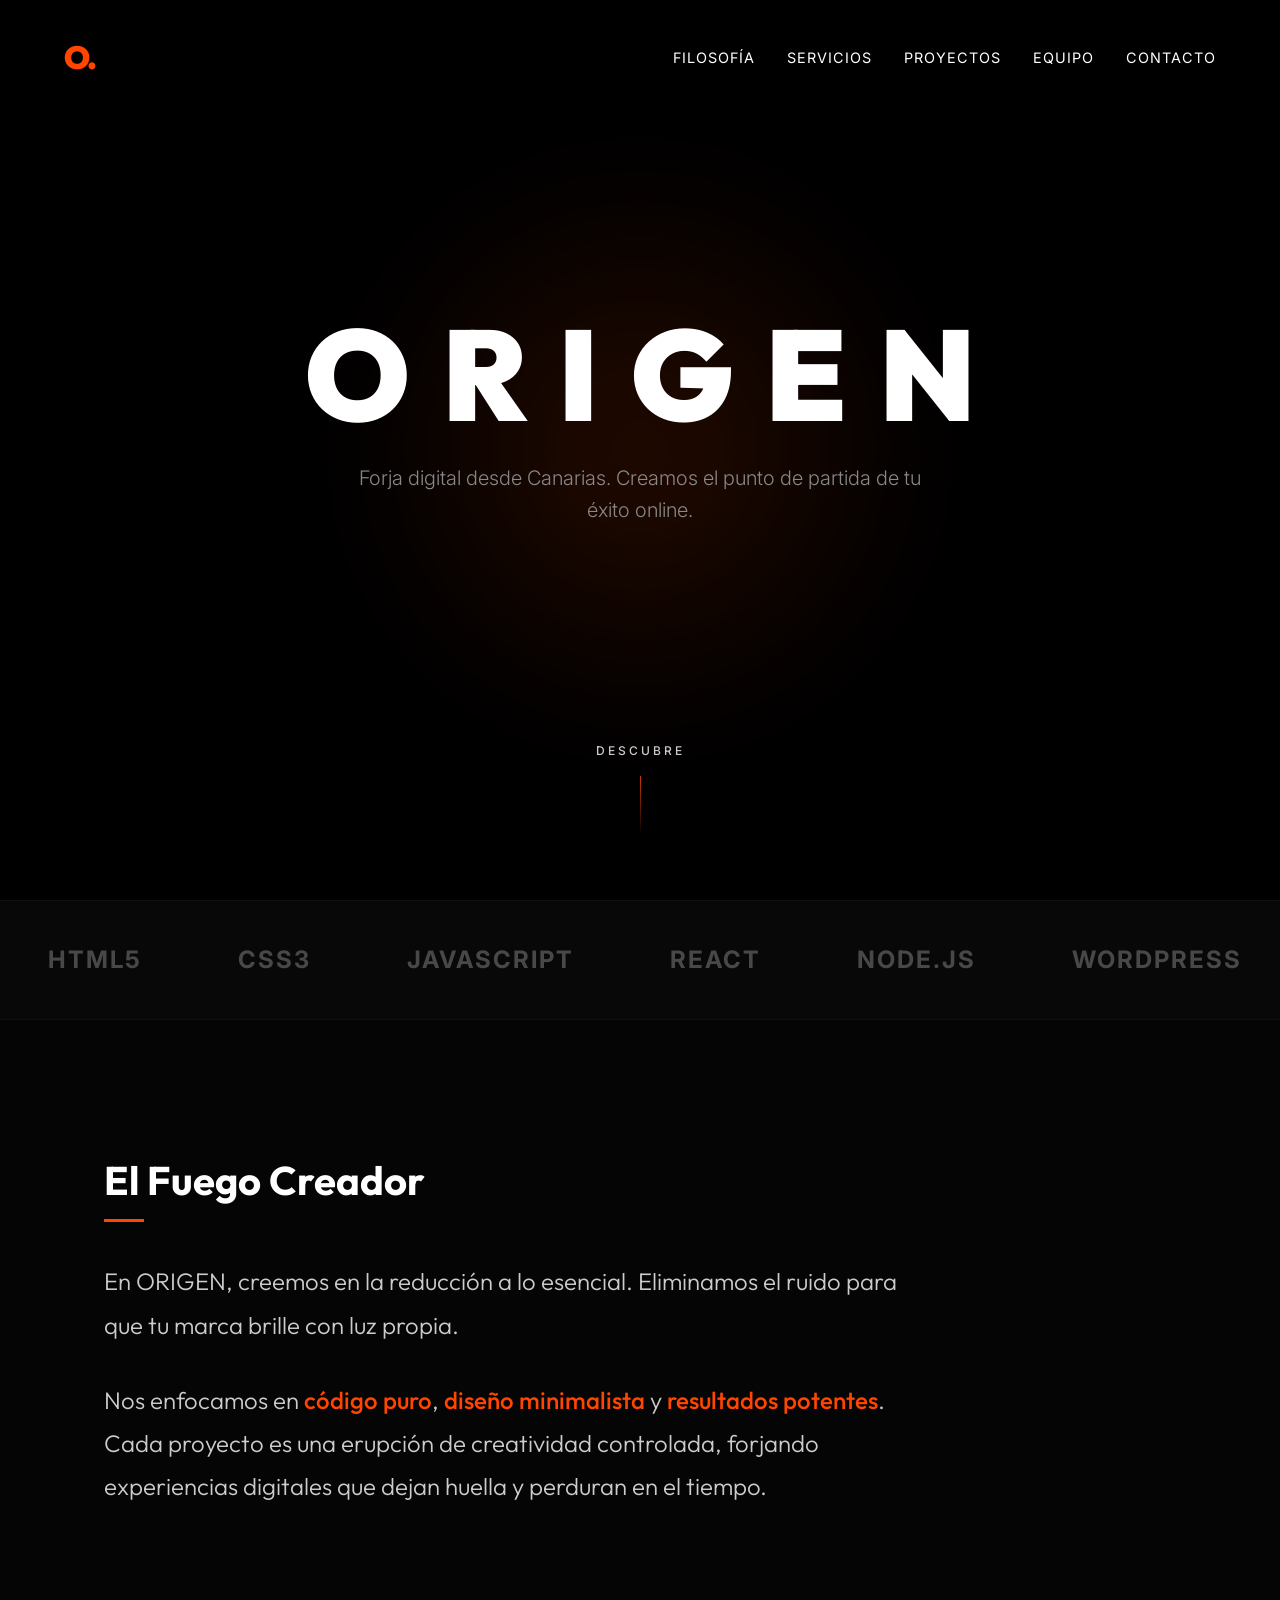
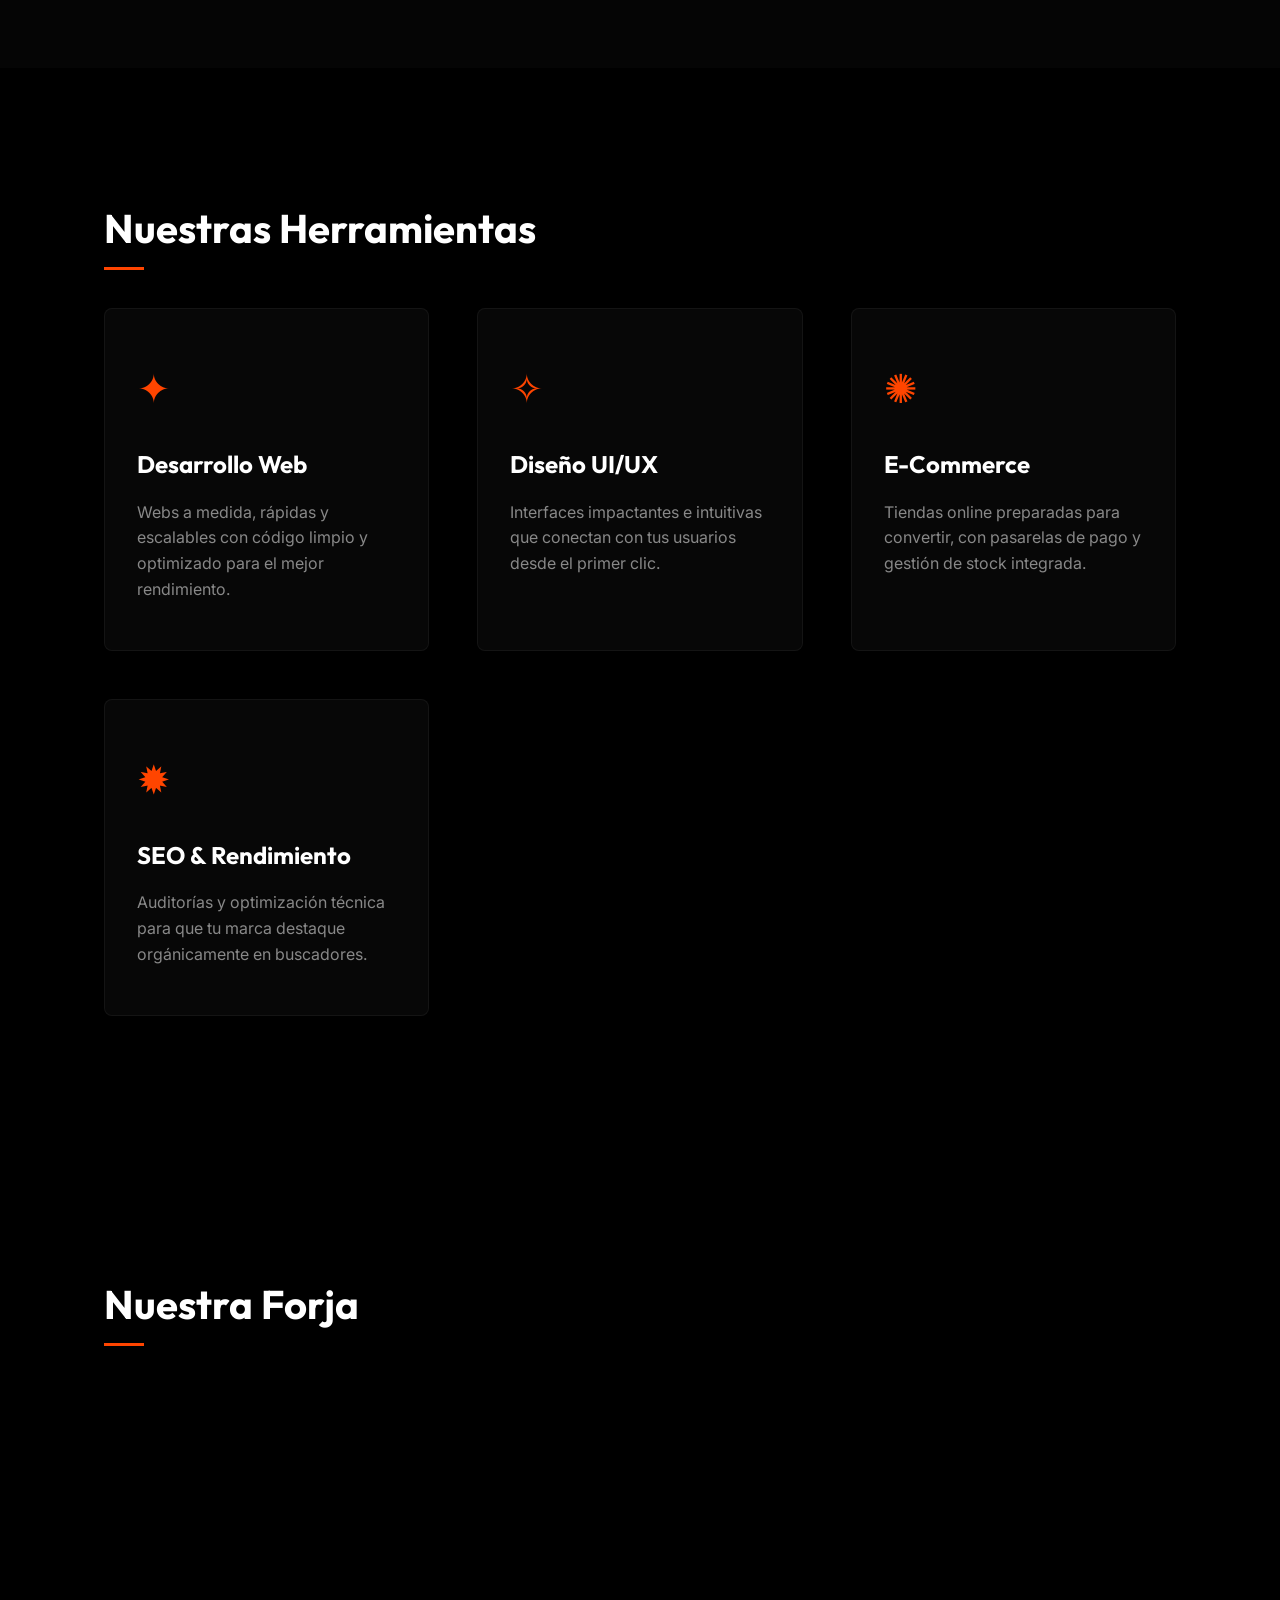
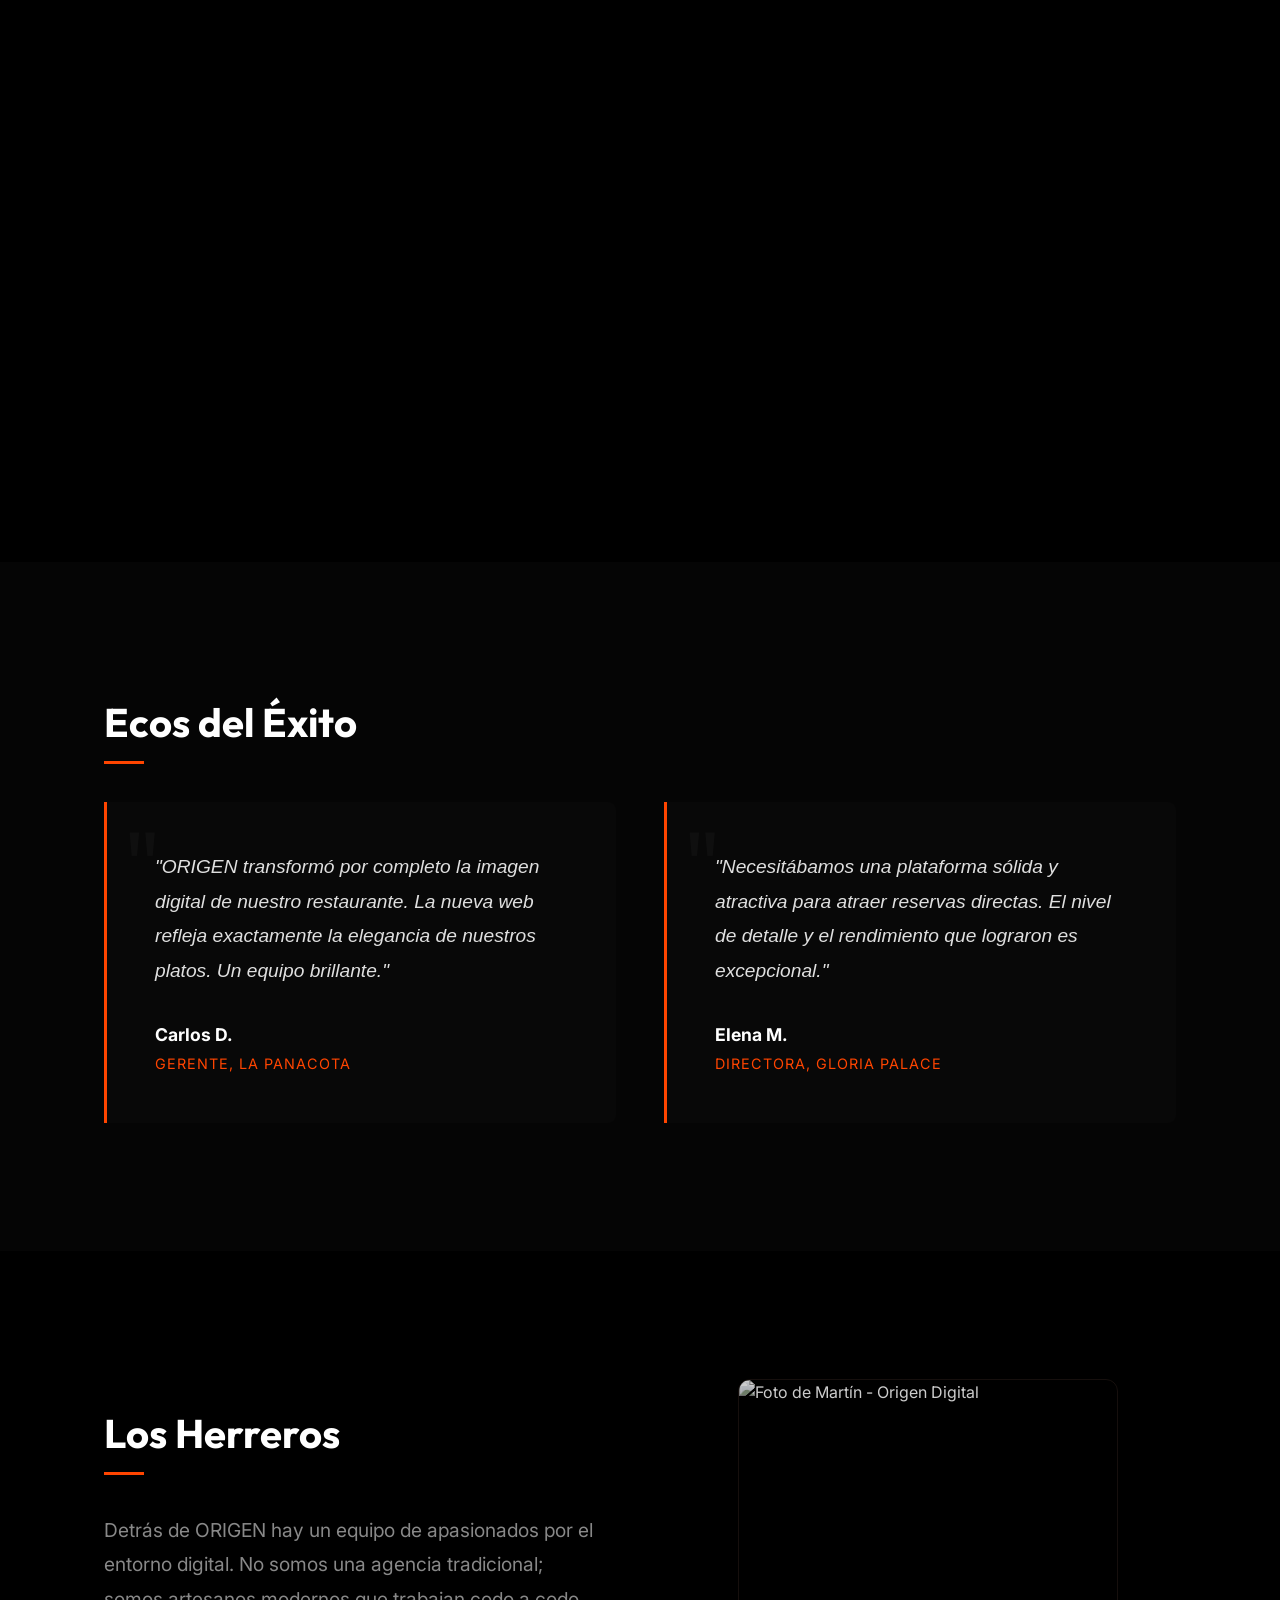
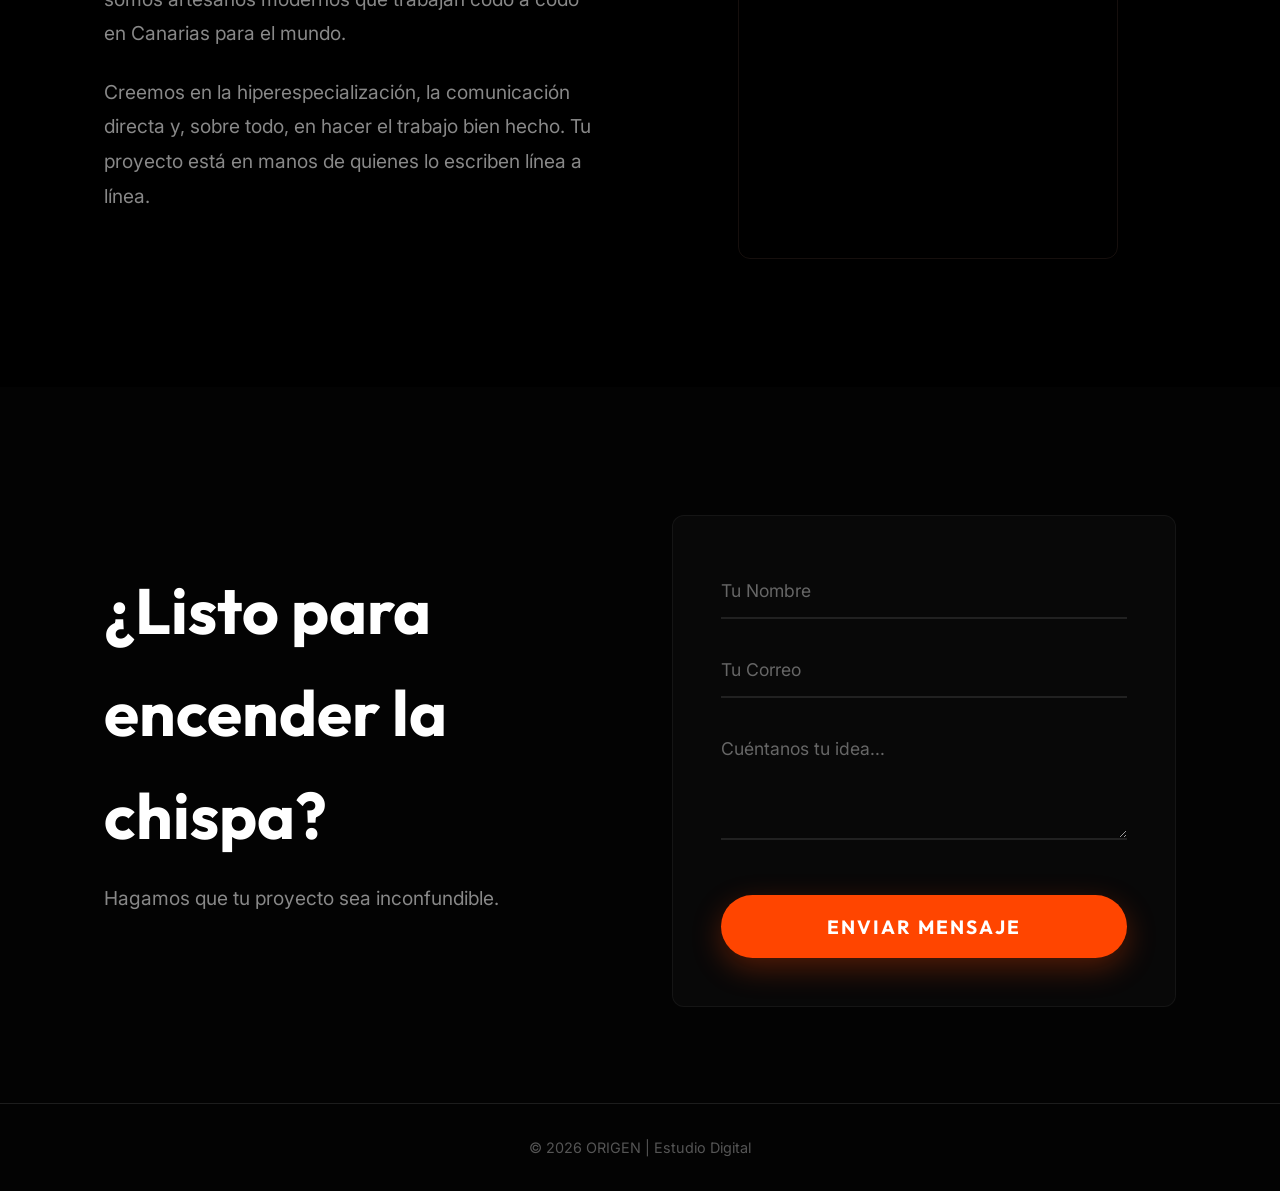
==== commit 3a7bac82: "up" ====
--- a/index.html
+++ b/index.html
@@ -160,7 +160,8 @@
                             trabajo bien hecho. Tu proyecto está en manos de quienes lo escriben línea a línea.</p>
                     </div>
                     <div class="about-image">
-                        <div class="avatar-placeholder"></div>
+                        <img src="https://images.unsplash.com/photo-1770943558988-2c605d6bd5a7?q=80&w=687&auto=format&fit=crop&ixlib=rb-4.1.0&ixid=M3wxMjA3fDB8MHxwaG90by1wYWdlfHx8fGVufDB8fHx8fA%3D%3D"
+                            alt="Foto de Martín - Origen Digital" class="team-photo">
                     </div>
                 </div>
             </div>
--- a/style.css
+++ b/style.css
@@ -576,38 +576,22 @@
     justify-content: center;
 }
 
-.avatar-placeholder {
-    width: 350px;
-    height: 450px;
-    background: linear-gradient(135deg, #111, #000);
+.team-photo {
+    width: 100%;
+    max-width: 380px;
+    height: 480px;
+    object-fit: cover;
+    border-radius: 12px;
     border: 1px solid rgba(255, 69, 0, 0.2);
-    border-radius: 12px;
-    position: relative;
-    overflow: hidden;
     box-shadow: 0 20px 50px rgba(0, 0, 0, 0.5);
-}
-
-.avatar-placeholder::before {
-    content: 'O.';
-    position: absolute;
-    top: 50%;
-    left: 50%;
-    transform: translate(-50%, -50%);
-    font-family: var(--font-heading);
-    font-size: 8rem;
-    font-weight: 900;
-    color: rgba(255, 69, 0, 0.1);
-}
-
-.avatar-placeholder::after {
-    content: '';
-    position: absolute;
-    top: -50%;
-    left: -50%;
-    width: 200%;
-    height: 200%;
-    background: conic-gradient(from 0deg, transparent 0%, rgba(255, 69, 0, 0.15) 25%, transparent 50%);
-    animation: rotate 15s linear infinite;
+    filter: grayscale(80%) contrast(1.1) brightness(0.8);
+    transition: all 0.5s ease;
+}
+
+.team-photo:hover {
+    filter: grayscale(0%) contrast(1.1) brightness(1);
+    transform: translateY(-5px);
+    box-shadow: 0 25px 60px rgba(255, 69, 0, 0.2);
 }
 
 /* Contact Grid */
@@ -736,8 +720,10 @@
         font-size: 2rem;
     }
 
-    .avatar-placeholder {
+    .team-photo {
         width: 100%;
         max-width: 350px;
+        height: auto;
+        aspect-ratio: 4/5;
     }
 }
